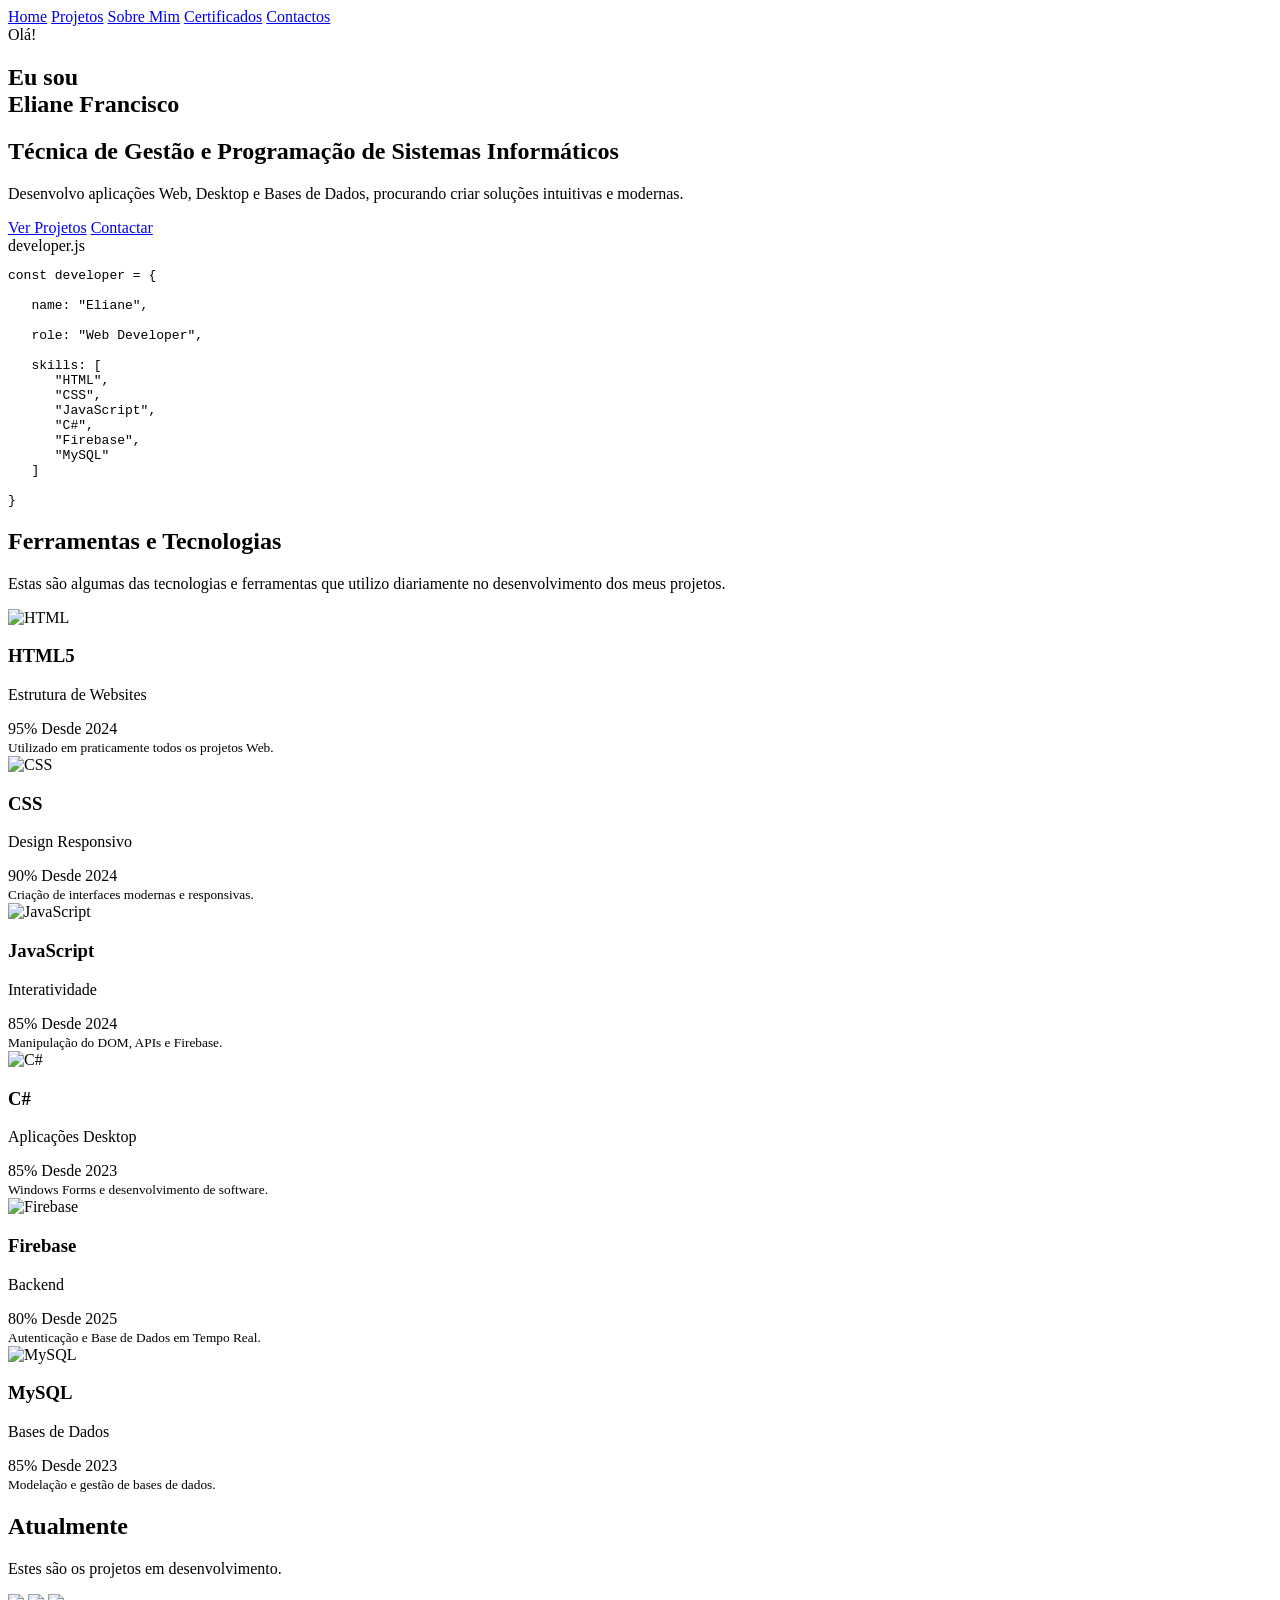
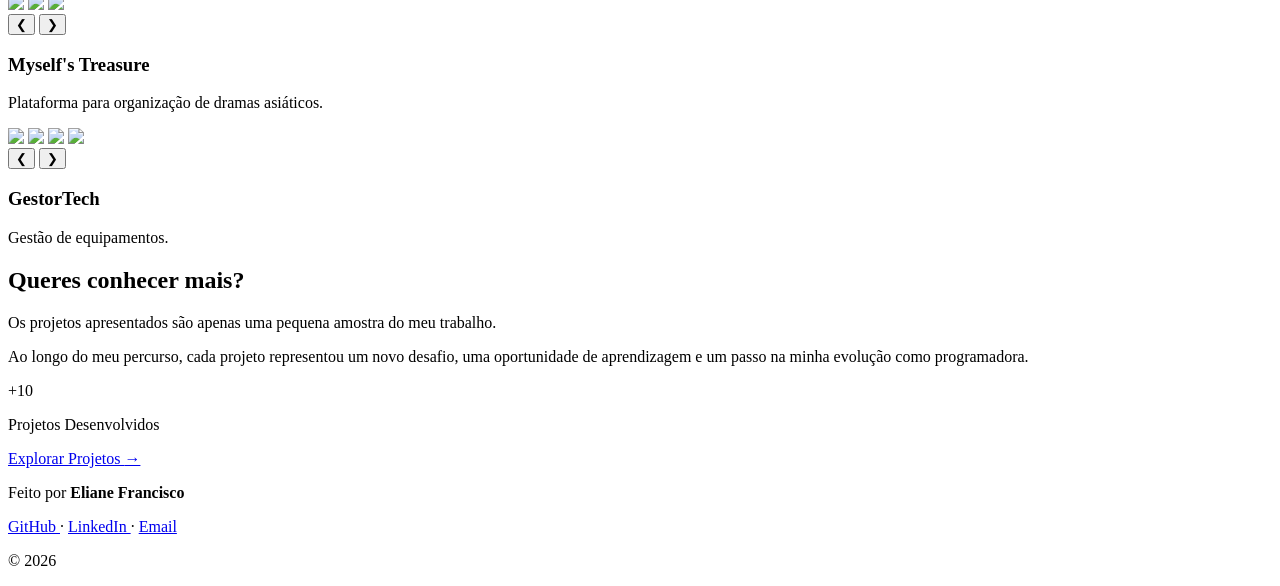
==== index.html @ 9d62d571 "Add files via upload" ====
<!DOCTYPE html>
<html lang="pt-BR">
    <head>
        <meta charset="UTF-8">
        <meta name="viewport" content="width=device-width, initial-scale=1.0">
        <title>Portfólio</title>
        <link rel="stylesheet" href="css/home/home.css">
    </head> 

    <body data-page="home"> 
        <script type="module" src="js/core/app.js"></script>

        <main>  
            <header class="topbar">
                <div class="topbar-container">
                    <nav class="navbar">
                        <a href="index.html" class="active">Home</a>
                        <a href="projects.html">Projetos</a>
                        <a href="aboutMe.html">Sobre Mim</a>
                        <a href="certificates.html">Certificados</a>
                        <a href="contacts.html">Contactos</a>
                    </nav>
                </div>
            </header>
            <section class="hero">
                <div class="hero-left">
                    <span class="hello"> Olá!</span>
                    <h1>Eu sou<br>Eliane Francisco</h1>
                    <h2>Técnica de Gestão e Programação de Sistemas Informáticos</h2>
                    <p>
                        Desenvolvo aplicações Web, Desktop e Bases de Dados,
                        procurando criar soluções intuitivas e modernas.
                    </p>
                    <div class="hero-buttons">
                        <a href="projects.html" class="btn-primary">Ver Projetos</a>
                        <a href="contacts.html" class="btn-secondary">Contactar</a>
                    </div>
                </div>
                <div class="hero-right">
                    <div class="code-card">
                        <div class="code-header">
                            <span class="dot red"></span>
                            <span class="dot yellow"></span>
                            <span class="dot green"></span>
                            <span class="file">developer.js</span>
                        </div>
<pre>
const developer = {

   name: "Eliane",

   role: "Web Developer",

   skills: [
      "HTML",
      "CSS",
      "JavaScript",
      "C#",
      "Firebase",
      "MySQL"
   ]

}
</pre>
                    </div>
                </div>
            </section>

            <section class="tools">
                <h2 class="section-title">Ferramentas e Tecnologias</h2>
                <p class="section-subtitle">
                    Estas são algumas das tecnologias e ferramentas que utilizo diariamente no desenvolvimento dos meus projetos.
                </p>
                <div class="tools-grid">

                    <!-- HTML -->
                    <div class="tool-card">
                        <img src="img/icons/html.webp" alt="HTML">
                        <h3>HTML5</h3>
                        <p>Estrutura de Websites</p>
                        <div class="tool-info">
                            <div class="progress">
                                <div class="progress-bar html"></div>
                            </div>
                            <span class="percentage">95%</span>
                            <span class="since">Desde 2024</span>
                            <br>
                            <small>Utilizado em praticamente todos os projetos Web.</small>
                        </div>
                    </div>

                    <!-- CSS -->
                    <div class="tool-card">
                        <img src="img/icons/CSS.webp" alt="CSS">
                        <h3>CSS</h3>
                        <p>Design Responsivo</p>
                        <div class="tool-info">
                            <div class="progress">
                                <div class="progress-bar css"></div>
                            </div>
                            <span class="percentage">90%</span>
                            <span class="since">Desde 2024</span>
                            <br>
                            <small>Criação de interfaces modernas e responsivas.</small>
                        </div>
                    </div>

                    <!-- JavaScript -->
                    <div class="tool-card">
                        <img src="img/icons/JavaScript.png" alt="JavaScript">
                        <h3>JavaScript</h3>
                        <p>Interatividade</p>
                        <div class="tool-info">
                            <div class="progress">
                                <div class="progress-bar js"></div>
                            </div>
                            <span class="percentage">85%</span>
                            <span class="since">Desde 2024</span>
                            <br>
                            <small>Manipulação do DOM, APIs e Firebase.</small>
                        </div>
                    </div>

                    <!-- C# -->
                    <div class="tool-card">
                        <img src="img/icons/C-Sharp.png" alt="C#">
                        <h3>C#</h3>
                        <p>Aplicações Desktop</p>
                        <div class="tool-info">
                            <div class="progress">
                                <div class="progress-bar csharp"></div>
                            </div>
                            <span class="percentage">85%</span>
                            <span class="since">Desde 2023</span>
                            <br>
                            <small>Windows Forms e desenvolvimento de software.</small>
                        </div>
                    </div>

                    <!-- Firebase -->
                    <div class="tool-card">
                        <img src="img/icons/Firebase.png" alt="Firebase">
                        <h3>Firebase</h3>
                        <p>Backend</p>
                        <div class="tool-info">
                            <div class="progress">
                                <div class="progress-bar firebase"></div>
                            </div>
                            <span class="percentage">80%</span>
                            <span class="since">Desde 2025</span>
                            <br>
                            <small>Autenticação e Base de Dados em Tempo Real.</small>
                        </div>
                    </div>

                    <!-- MySQL -->
                    <div class="tool-card">
                        <img src="img/icons/MySql.png" alt="MySQL">
                        <h3>MySQL</h3>
                        <p>Bases de Dados</p>
                        <div class="tool-info">
                            <div class="progress">
                                <div class="progress-bar mysql"></div>
                            </div>
                            <span class="percentage">85%</span>
                            <span class="since">Desde 2023</span>
                            <br>
                            <small>Modelação e gestão de bases de dados.</small>
                        </div>
                    </div>
                </div>
            </section>
            <section class="current-projects">
                <div class="container">
                    <div class="current-header"> 
                        <h2>Atualmente</h2>
                        <p>
                            Estes são os projetos em desenvolvimento.
                        </p>
                    </div>
                    <div class="projects-grid">
                        <div class="project-card">
                            <div class="carousel">
                                <div class="carousel-images">
                                    <img src="img/projetos/Myself'sTreasure/myself_modal.png" class="active">
                                    <img src="img/projetos/Myself'sTreasure/myself_divisoes.png">
                                    <img src="img/projetos/Myself'sTreasure/myself_lista.png">
                                    
                                </div>
                                <button class="prev">&#10094;</button>
                                <button class="next">&#10095;</button>
                                <div class="carousel-dots"></div>
                            </div>
                            <div class="project-info">
                                <h3>Myself's Treasure</h3>
                                <p>Plataforma para organização de dramas asiáticos.</p>
                            </div>
                        </div>
                        <div class="project-card">
                            <div class="carousel">
                                <div class="carousel-images">
                                     
                                    <img src="img/projetos/gestortech/gestortech_video.png" class="active">
                                    <img src="img/projetos/gestortech/gestortech_revisão.png">
                                    <img src="img/projetos/gestortech/gestortech_lista.png">
                                    <img src="img/projetos/gestortech/gestortech_histórico.png">
                                </div>
                                <button class="prev">&#10094;</button>
                                <button class="next">&#10095;</button>
                                <div class="carousel-dots"></div>
                            </div>
                            <div class="project-info">
                                <h3>GestorTech</h3>
                                <p>Gestão de equipamentos.</p>
                            </div>
                        </div>
                    </div>
                </div>
            </section>
            <section class="portfolio-preview">

                <div class="container">
                    <div class="preview-content">
                        <h2>Queres conhecer mais?</h2>
                        <p class="preview-text">
                            Os projetos apresentados são apenas uma pequena amostra do meu trabalho.
                        </p>
                        <p class="preview-text">
                            Ao longo do meu percurso, cada projeto representou um novo desafio, 
                            uma oportunidade de aprendizagem e um passo na minha evolução como programadora.
                        </p>
                        <div class="preview-number">
                            <span>+10</span>
                            <p>Projetos Desenvolvidos</p>
                        </div>
                        <a href="projects.html" class="preview-button">
                            Explorar Projetos
                            <span>→</span>
                        </a>
                    </div>
                </div>
            </section>

            <footer class="portfolio-footer">
                <div class="portfolio-footer-divider"></div>
                <p class="portfolio-footer-author">
                    Feito por <strong>Eliane Francisco</strong>
                </p>
                <div class="portfolio-footer-links">
                    <a href="https://github.com/teu-github" target="_blank">
                        GitHub
                    </a>
                    <span>·</span>
                    <a href="https://linkedin.com/in/teu-linkedin" target="_blank">
                        LinkedIn
                    </a>
                    <span>·</span>
                    <a href="mailto:franciscoeliane155@email.com">
                        Email
                    </a>
                </div>
                <p class="portfolio-footer-copy">
                    © 2026
                </p>
            </footer>
        </main>
    </body>
</html>
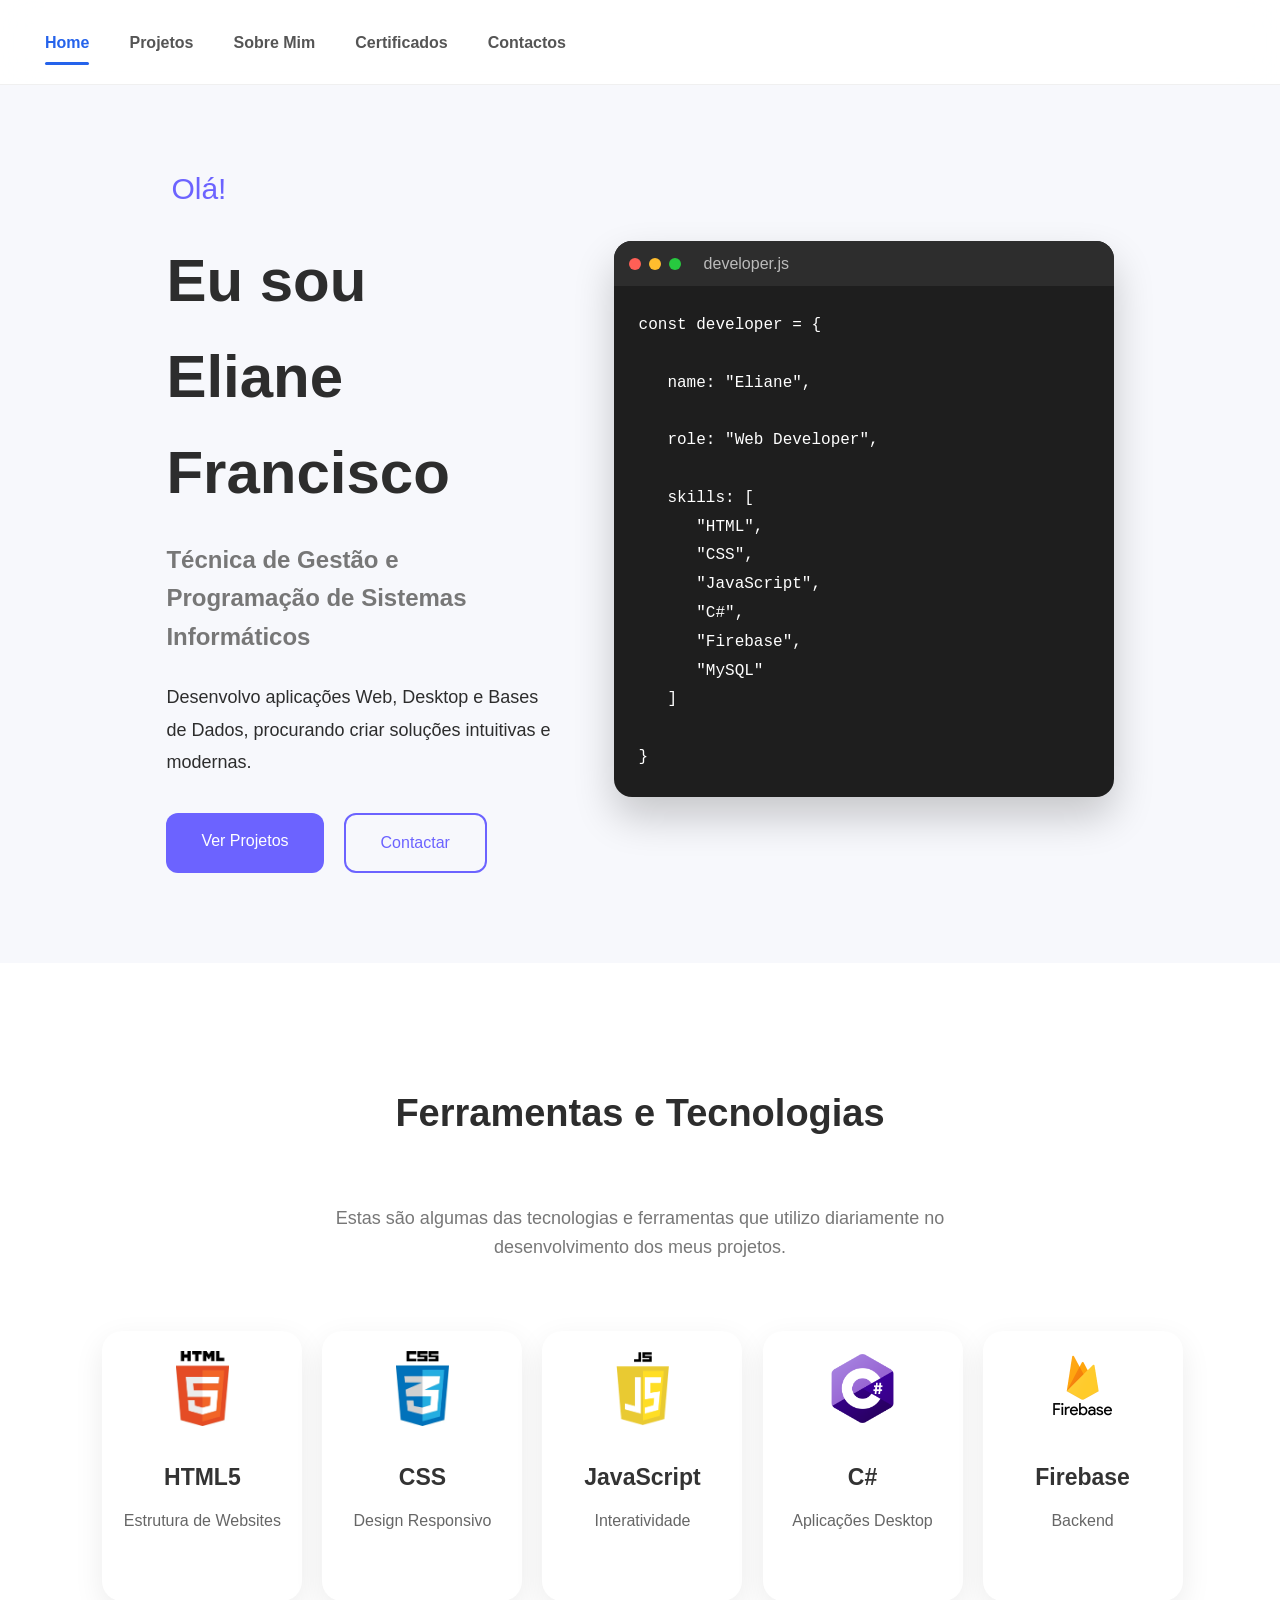
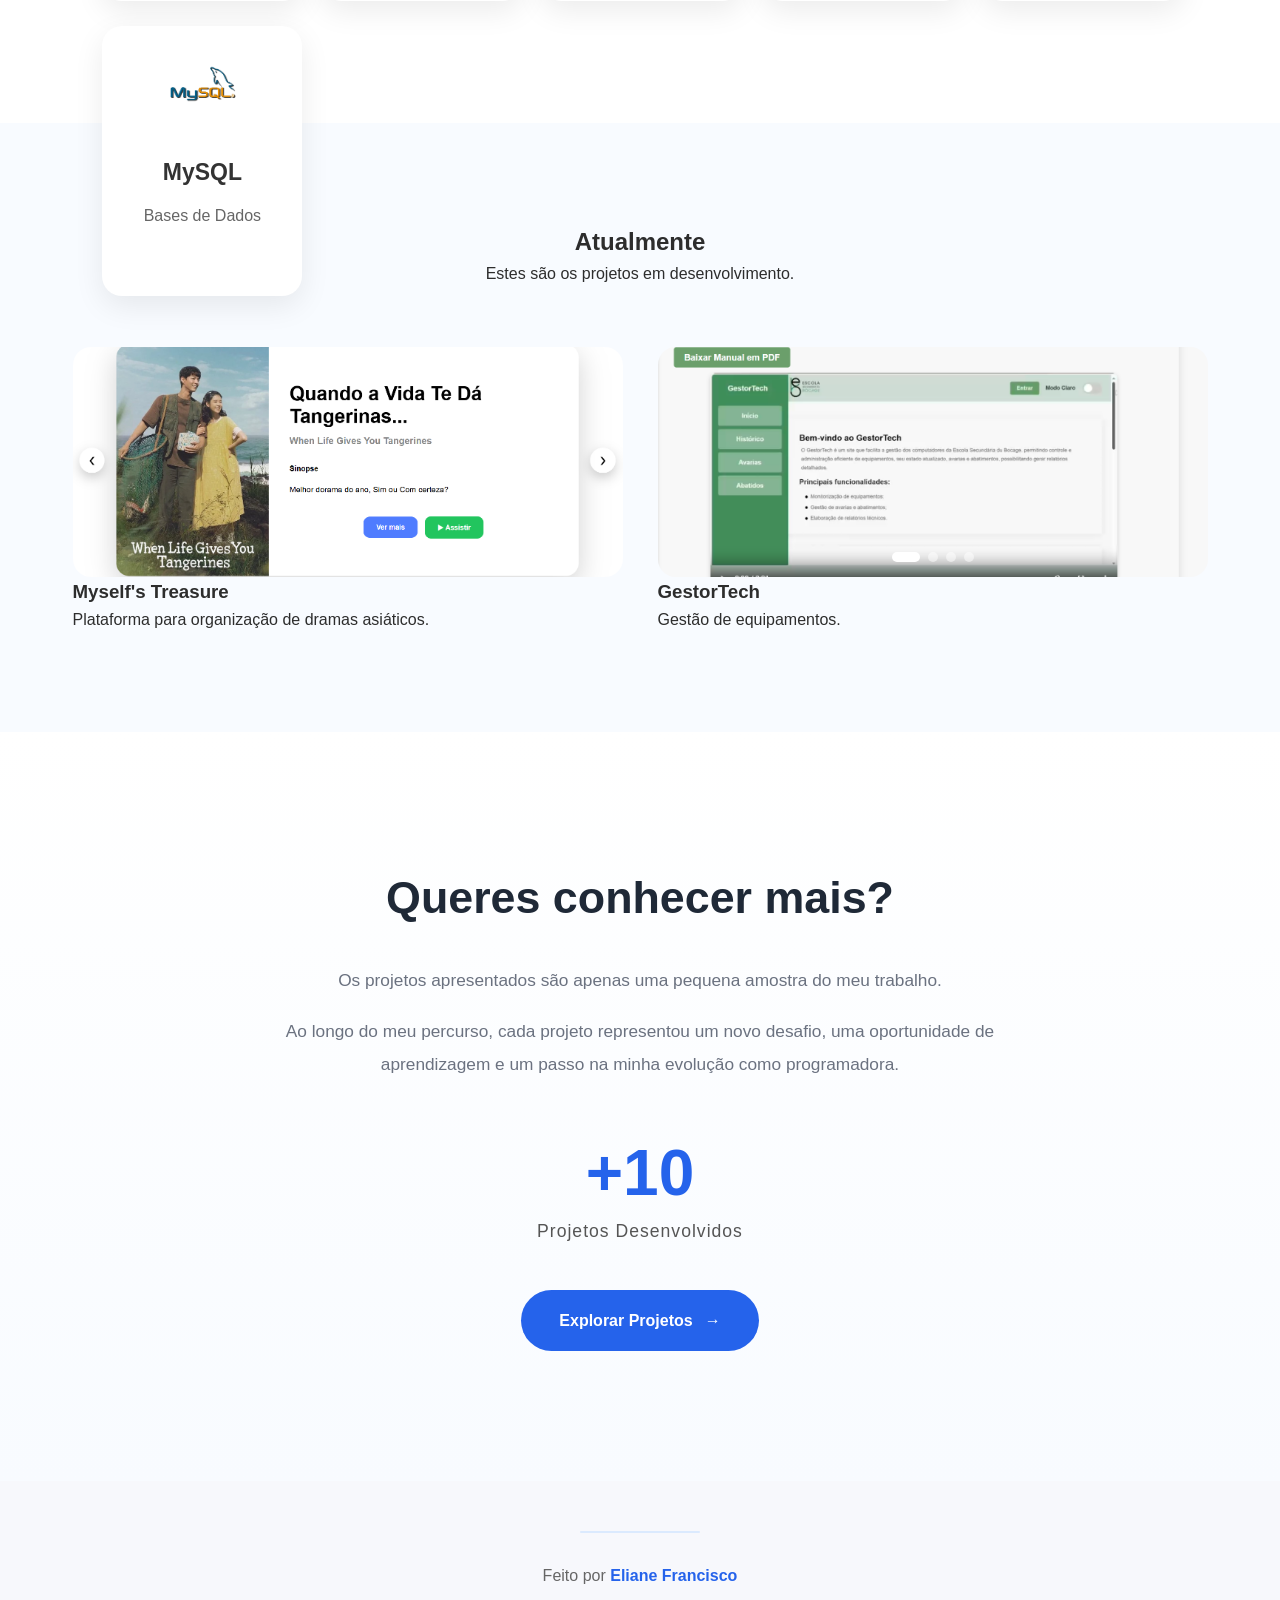
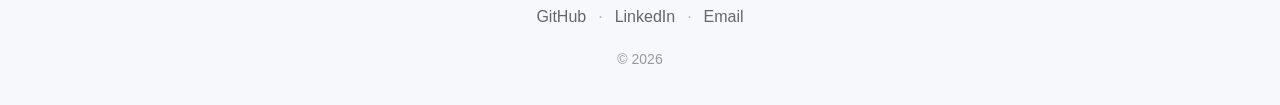
==== commit 317494c5: "Primeiro commit do Portfólio" ====
--- a/index.html
+++ b/index.html
@@ -1,268 +1,268 @@
-<!DOCTYPE html>
-<html lang="pt-BR">
-    <head>
-        <meta charset="UTF-8">
-        <meta name="viewport" content="width=device-width, initial-scale=1.0">
-        <title>Portfólio</title>
-        <link rel="stylesheet" href="css/home/home.css">
-    </head> 
-
-    <body data-page="home"> 
-        <script type="module" src="js/core/app.js"></script>
-
-        <main>  
-            <header class="topbar">
-                <div class="topbar-container">
-                    <nav class="navbar">
-                        <a href="index.html" class="active">Home</a>
-                        <a href="projects.html">Projetos</a>
-                        <a href="aboutMe.html">Sobre Mim</a>
-                        <a href="certificates.html">Certificados</a>
-                        <a href="contacts.html">Contactos</a>
-                    </nav>
-                </div>
-            </header>
-            <section class="hero">
-                <div class="hero-left">
-                    <span class="hello"> Olá!</span>
-                    <h1>Eu sou<br>Eliane Francisco</h1>
-                    <h2>Técnica de Gestão e Programação de Sistemas Informáticos</h2>
-                    <p>
-                        Desenvolvo aplicações Web, Desktop e Bases de Dados,
-                        procurando criar soluções intuitivas e modernas.
-                    </p>
-                    <div class="hero-buttons">
-                        <a href="projects.html" class="btn-primary">Ver Projetos</a>
-                        <a href="contacts.html" class="btn-secondary">Contactar</a>
-                    </div>
-                </div>
-                <div class="hero-right">
-                    <div class="code-card">
-                        <div class="code-header">
-                            <span class="dot red"></span>
-                            <span class="dot yellow"></span>
-                            <span class="dot green"></span>
-                            <span class="file">developer.js</span>
-                        </div>
-<pre>
-const developer = {
-
-   name: "Eliane",
-
-   role: "Web Developer",
-
-   skills: [
-      "HTML",
-      "CSS",
-      "JavaScript",
-      "C#",
-      "Firebase",
-      "MySQL"
-   ]
-
-}
-</pre>
-                    </div>
-                </div>
-            </section>
-
-            <section class="tools">
-                <h2 class="section-title">Ferramentas e Tecnologias</h2>
-                <p class="section-subtitle">
-                    Estas são algumas das tecnologias e ferramentas que utilizo diariamente no desenvolvimento dos meus projetos.
-                </p>
-                <div class="tools-grid">
-
-                    <!-- HTML -->
-                    <div class="tool-card">
-                        <img src="img/icons/html.webp" alt="HTML">
-                        <h3>HTML5</h3>
-                        <p>Estrutura de Websites</p>
-                        <div class="tool-info">
-                            <div class="progress">
-                                <div class="progress-bar html"></div>
-                            </div>
-                            <span class="percentage">95%</span>
-                            <span class="since">Desde 2024</span>
-                            <br>
-                            <small>Utilizado em praticamente todos os projetos Web.</small>
-                        </div>
-                    </div>
-
-                    <!-- CSS -->
-                    <div class="tool-card">
-                        <img src="img/icons/CSS.webp" alt="CSS">
-                        <h3>CSS</h3>
-                        <p>Design Responsivo</p>
-                        <div class="tool-info">
-                            <div class="progress">
-                                <div class="progress-bar css"></div>
-                            </div>
-                            <span class="percentage">90%</span>
-                            <span class="since">Desde 2024</span>
-                            <br>
-                            <small>Criação de interfaces modernas e responsivas.</small>
-                        </div>
-                    </div>
-
-                    <!-- JavaScript -->
-                    <div class="tool-card">
-                        <img src="img/icons/JavaScript.png" alt="JavaScript">
-                        <h3>JavaScript</h3>
-                        <p>Interatividade</p>
-                        <div class="tool-info">
-                            <div class="progress">
-                                <div class="progress-bar js"></div>
-                            </div>
-                            <span class="percentage">85%</span>
-                            <span class="since">Desde 2024</span>
-                            <br>
-                            <small>Manipulação do DOM, APIs e Firebase.</small>
-                        </div>
-                    </div>
-
-                    <!-- C# -->
-                    <div class="tool-card">
-                        <img src="img/icons/C-Sharp.png" alt="C#">
-                        <h3>C#</h3>
-                        <p>Aplicações Desktop</p>
-                        <div class="tool-info">
-                            <div class="progress">
-                                <div class="progress-bar csharp"></div>
-                            </div>
-                            <span class="percentage">85%</span>
-                            <span class="since">Desde 2023</span>
-                            <br>
-                            <small>Windows Forms e desenvolvimento de software.</small>
-                        </div>
-                    </div>
-
-                    <!-- Firebase -->
-                    <div class="tool-card">
-                        <img src="img/icons/Firebase.png" alt="Firebase">
-                        <h3>Firebase</h3>
-                        <p>Backend</p>
-                        <div class="tool-info">
-                            <div class="progress">
-                                <div class="progress-bar firebase"></div>
-                            </div>
-                            <span class="percentage">80%</span>
-                            <span class="since">Desde 2025</span>
-                            <br>
-                            <small>Autenticação e Base de Dados em Tempo Real.</small>
-                        </div>
-                    </div>
-
-                    <!-- MySQL -->
-                    <div class="tool-card">
-                        <img src="img/icons/MySql.png" alt="MySQL">
-                        <h3>MySQL</h3>
-                        <p>Bases de Dados</p>
-                        <div class="tool-info">
-                            <div class="progress">
-                                <div class="progress-bar mysql"></div>
-                            </div>
-                            <span class="percentage">85%</span>
-                            <span class="since">Desde 2023</span>
-                            <br>
-                            <small>Modelação e gestão de bases de dados.</small>
-                        </div>
-                    </div>
-                </div>
-            </section>
-            <section class="current-projects">
-                <div class="container">
-                    <div class="current-header"> 
-                        <h2>Atualmente</h2>
-                        <p>
-                            Estes são os projetos em desenvolvimento.
-                        </p>
-                    </div>
-                    <div class="projects-grid">
-                        <div class="project-card">
-                            <div class="carousel">
-                                <div class="carousel-images">
-                                    <img src="img/projetos/Myself'sTreasure/myself_modal.png" class="active">
-                                    <img src="img/projetos/Myself'sTreasure/myself_divisoes.png">
-                                    <img src="img/projetos/Myself'sTreasure/myself_lista.png">
-                                    
-                                </div>
-                                <button class="prev">&#10094;</button>
-                                <button class="next">&#10095;</button>
-                                <div class="carousel-dots"></div>
-                            </div>
-                            <div class="project-info">
-                                <h3>Myself's Treasure</h3>
-                                <p>Plataforma para organização de dramas asiáticos.</p>
-                            </div>
-                        </div>
-                        <div class="project-card">
-                            <div class="carousel">
-                                <div class="carousel-images">
-                                     
-                                    <img src="img/projetos/gestortech/gestortech_video.png" class="active">
-                                    <img src="img/projetos/gestortech/gestortech_revisão.png">
-                                    <img src="img/projetos/gestortech/gestortech_lista.png">
-                                    <img src="img/projetos/gestortech/gestortech_histórico.png">
-                                </div>
-                                <button class="prev">&#10094;</button>
-                                <button class="next">&#10095;</button>
-                                <div class="carousel-dots"></div>
-                            </div>
-                            <div class="project-info">
-                                <h3>GestorTech</h3>
-                                <p>Gestão de equipamentos.</p>
-                            </div>
-                        </div>
-                    </div>
-                </div>
-            </section>
-            <section class="portfolio-preview">
-
-                <div class="container">
-                    <div class="preview-content">
-                        <h2>Queres conhecer mais?</h2>
-                        <p class="preview-text">
-                            Os projetos apresentados são apenas uma pequena amostra do meu trabalho.
-                        </p>
-                        <p class="preview-text">
-                            Ao longo do meu percurso, cada projeto representou um novo desafio, 
-                            uma oportunidade de aprendizagem e um passo na minha evolução como programadora.
-                        </p>
-                        <div class="preview-number">
-                            <span>+10</span>
-                            <p>Projetos Desenvolvidos</p>
-                        </div>
-                        <a href="projects.html" class="preview-button">
-                            Explorar Projetos
-                            <span>→</span>
-                        </a>
-                    </div>
-                </div>
-            </section>
-
-            <footer class="portfolio-footer">
-                <div class="portfolio-footer-divider"></div>
-                <p class="portfolio-footer-author">
-                    Feito por <strong>Eliane Francisco</strong>
-                </p>
-                <div class="portfolio-footer-links">
-                    <a href="https://github.com/teu-github" target="_blank">
-                        GitHub
-                    </a>
-                    <span>·</span>
-                    <a href="https://linkedin.com/in/teu-linkedin" target="_blank">
-                        LinkedIn
-                    </a>
-                    <span>·</span>
-                    <a href="mailto:franciscoeliane155@email.com">
-                        Email
-                    </a>
-                </div>
-                <p class="portfolio-footer-copy">
-                    © 2026
-                </p>
-            </footer>
-        </main>
-    </body>
+<!DOCTYPE html>
+<html lang="pt-BR">
+    <head>
+        <meta charset="UTF-8">
+        <meta name="viewport" content="width=device-width, initial-scale=1.0">
+        <title>Portfólio</title>
+        <link rel="stylesheet" href="css/home/home.css">
+    </head> 
+
+    <body data-page="home"> 
+        <script type="module" src="js/core/app.js"></script>
+
+        <main>  
+            <header class="topbar">
+                <div class="topbar-container">
+                    <nav class="navbar">
+                        <a href="index.html" class="active">Home</a>
+                        <a href="projects.html">Projetos</a>
+                        <a href="aboutMe.html">Sobre Mim</a>
+                        <a href="certificates.html">Certificados</a>
+                        <a href="contacts.html">Contactos</a>
+                    </nav>
+                </div>
+            </header>
+            <section class="hero">
+                <div class="hero-left">
+                    <span class="hello"> Olá!</span>
+                    <h1>Eu sou<br>Eliane Francisco</h1>
+                    <h2>Técnica de Gestão e Programação de Sistemas Informáticos</h2>
+                    <p>
+                        Desenvolvo aplicações Web, Desktop e Bases de Dados,
+                        procurando criar soluções intuitivas e modernas.
+                    </p>
+                    <div class="hero-buttons">
+                        <a href="projects.html" class="btn-primary">Ver Projetos</a>
+                        <a href="contacts.html" class="btn-secondary">Contactar</a>
+                    </div>
+                </div>
+                <div class="hero-right">
+                    <div class="code-card">
+                        <div class="code-header">
+                            <span class="dot red"></span>
+                            <span class="dot yellow"></span>
+                            <span class="dot green"></span>
+                            <span class="file">developer.js</span>
+                        </div>
+<pre>
+const developer = {
+
+   name: "Eliane",
+
+   role: "Web Developer",
+
+   skills: [
+      "HTML",
+      "CSS",
+      "JavaScript",
+      "C#",
+      "Firebase",
+      "MySQL"
+   ]
+
+}
+</pre>
+                    </div>
+                </div>
+            </section>
+
+            <section class="tools">
+                <h2 class="section-title">Ferramentas e Tecnologias</h2>
+                <p class="section-subtitle">
+                    Estas são algumas das tecnologias e ferramentas que utilizo diariamente no desenvolvimento dos meus projetos.
+                </p>
+                <div class="tools-grid">
+
+                    <!-- HTML -->
+                    <div class="tool-card">
+                        <img src="img/icons/html.webp" alt="HTML">
+                        <h3>HTML5</h3>
+                        <p>Estrutura de Websites</p>
+                        <div class="tool-info">
+                            <div class="progress">
+                                <div class="progress-bar html"></div>
+                            </div>
+                            <span class="percentage">95%</span>
+                            <span class="since">Desde 2024</span>
+                            <br>
+                            <small>Utilizado em praticamente todos os projetos Web.</small>
+                        </div>
+                    </div>
+
+                    <!-- CSS -->
+                    <div class="tool-card">
+                        <img src="img/icons/CSS.webp" alt="CSS">
+                        <h3>CSS</h3>
+                        <p>Design Responsivo</p>
+                        <div class="tool-info">
+                            <div class="progress">
+                                <div class="progress-bar css"></div>
+                            </div>
+                            <span class="percentage">90%</span>
+                            <span class="since">Desde 2024</span>
+                            <br>
+                            <small>Criação de interfaces modernas e responsivas.</small>
+                        </div>
+                    </div>
+
+                    <!-- JavaScript -->
+                    <div class="tool-card">
+                        <img src="img/icons/JavaScript.png" alt="JavaScript">
+                        <h3>JavaScript</h3>
+                        <p>Interatividade</p>
+                        <div class="tool-info">
+                            <div class="progress">
+                                <div class="progress-bar js"></div>
+                            </div>
+                            <span class="percentage">85%</span>
+                            <span class="since">Desde 2024</span>
+                            <br>
+                            <small>Manipulação do DOM, APIs e Firebase.</small>
+                        </div>
+                    </div>
+
+                    <!-- C# -->
+                    <div class="tool-card">
+                        <img src="img/icons/C-Sharp.png" alt="C#">
+                        <h3>C#</h3>
+                        <p>Aplicações Desktop</p>
+                        <div class="tool-info">
+                            <div class="progress">
+                                <div class="progress-bar csharp"></div>
+                            </div>
+                            <span class="percentage">85%</span>
+                            <span class="since">Desde 2023</span>
+                            <br>
+                            <small>Windows Forms e desenvolvimento de software.</small>
+                        </div>
+                    </div>
+
+                    <!-- Firebase -->
+                    <div class="tool-card">
+                        <img src="img/icons/Firebase.png" alt="Firebase">
+                        <h3>Firebase</h3>
+                        <p>Backend</p>
+                        <div class="tool-info">
+                            <div class="progress">
+                                <div class="progress-bar firebase"></div>
+                            </div>
+                            <span class="percentage">80%</span>
+                            <span class="since">Desde 2025</span>
+                            <br>
+                            <small>Autenticação e Base de Dados em Tempo Real.</small>
+                        </div>
+                    </div>
+
+                    <!-- MySQL -->
+                    <div class="tool-card">
+                        <img src="img/icons/MySql.png" alt="MySQL">
+                        <h3>MySQL</h3>
+                        <p>Bases de Dados</p>
+                        <div class="tool-info">
+                            <div class="progress">
+                                <div class="progress-bar mysql"></div>
+                            </div>
+                            <span class="percentage">85%</span>
+                            <span class="since">Desde 2023</span>
+                            <br>
+                            <small>Modelação e gestão de bases de dados.</small>
+                        </div>
+                    </div>
+                </div>
+            </section>
+            <section class="current-projects">
+                <div class="container">
+                    <div class="current-header"> 
+                        <h2>Atualmente</h2>
+                        <p>
+                            Estes são os projetos em desenvolvimento.
+                        </p>
+                    </div>
+                    <div class="projects-grid">
+                        <div class="project-card">
+                            <div class="carousel">
+                                <div class="carousel-images">
+                                    <img src="img/projetos/Myself'sTreasure/myself_modal.png" class="active">
+                                    <img src="img/projetos/Myself'sTreasure/myself_divisoes.png">
+                                    <img src="img/projetos/Myself'sTreasure/myself_lista.png">
+                                    
+                                </div>
+                                <button class="prev">&#10094;</button>
+                                <button class="next">&#10095;</button>
+                                <div class="carousel-dots"></div>
+                            </div>
+                            <div class="project-info">
+                                <h3>Myself's Treasure</h3>
+                                <p>Plataforma para organização de dramas asiáticos.</p>
+                            </div>
+                        </div>
+                        <div class="project-card">
+                            <div class="carousel">
+                                <div class="carousel-images">
+                                     
+                                    <img src="img/projetos/gestortech/gestortech_video.png" class="active">
+                                    <img src="img/projetos/gestortech/gestortech_revisão.png">
+                                    <img src="img/projetos/gestortech/gestortech_lista.png">
+                                    <img src="img/projetos/gestortech/gestortech_histórico.png">
+                                </div>
+                                <button class="prev">&#10094;</button>
+                                <button class="next">&#10095;</button>
+                                <div class="carousel-dots"></div>
+                            </div>
+                            <div class="project-info">
+                                <h3>GestorTech</h3>
+                                <p>Gestão de equipamentos.</p>
+                            </div>
+                        </div>
+                    </div>
+                </div>
+            </section>
+            <section class="portfolio-preview">
+
+                <div class="container">
+                    <div class="preview-content">
+                        <h2>Queres conhecer mais?</h2>
+                        <p class="preview-text">
+                            Os projetos apresentados são apenas uma pequena amostra do meu trabalho.
+                        </p>
+                        <p class="preview-text">
+                            Ao longo do meu percurso, cada projeto representou um novo desafio, 
+                            uma oportunidade de aprendizagem e um passo na minha evolução como programadora.
+                        </p>
+                        <div class="preview-number">
+                            <span>+10</span>
+                            <p>Projetos Desenvolvidos</p>
+                        </div>
+                        <a href="projects.html" class="preview-button">
+                            Explorar Projetos
+                            <span>→</span>
+                        </a>
+                    </div>
+                </div>
+            </section>
+
+            <footer class="portfolio-footer">
+                <div class="portfolio-footer-divider"></div>
+                <p class="portfolio-footer-author">
+                    Feito por <strong>Eliane Francisco</strong>
+                </p>
+                <div class="portfolio-footer-links">
+                    <a href="https://github.com/teu-github" target="_blank">
+                        GitHub
+                    </a>
+                    <span>·</span>
+                    <a href="https://linkedin.com/in/teu-linkedin" target="_blank">
+                        LinkedIn
+                    </a>
+                    <span>·</span>
+                    <a href="mailto:franciscoeliane155@email.com">
+                        Email
+                    </a>
+                </div>
+                <p class="portfolio-footer-copy">
+                    © 2026
+                </p>
+            </footer>
+        </main>
+    </body>
 </html>
--- a/css/home/home.css
+++ b/css/home/home.css
@@ -0,0 +1,12 @@
+
+@import "../core/topbar.css";
+@import "../core/footer.css";
+@import "../core/typography.css";
+
+
+@import "global.css";
+@import "hero.css";
+@import "tools.css";
+@import "carousel.css";
+@import "featuredProjects.css";
+@import "preview.css";
